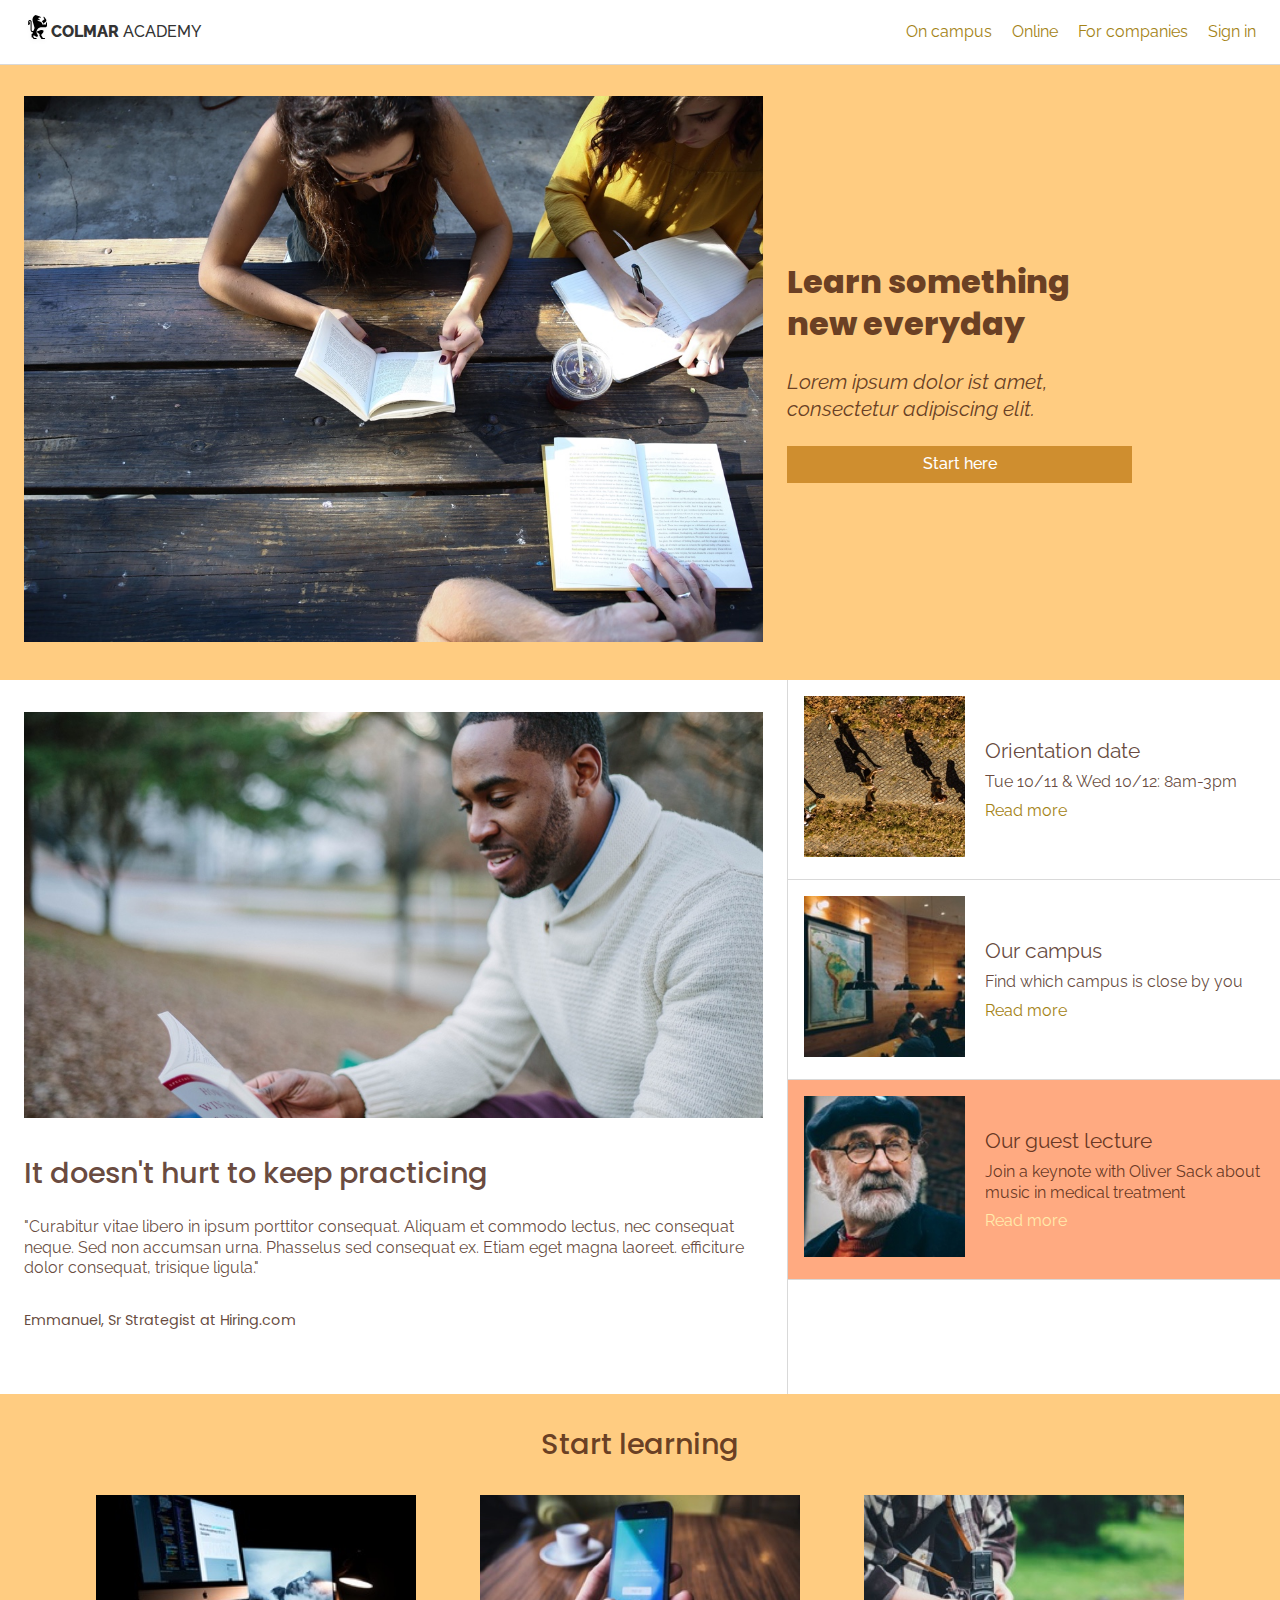
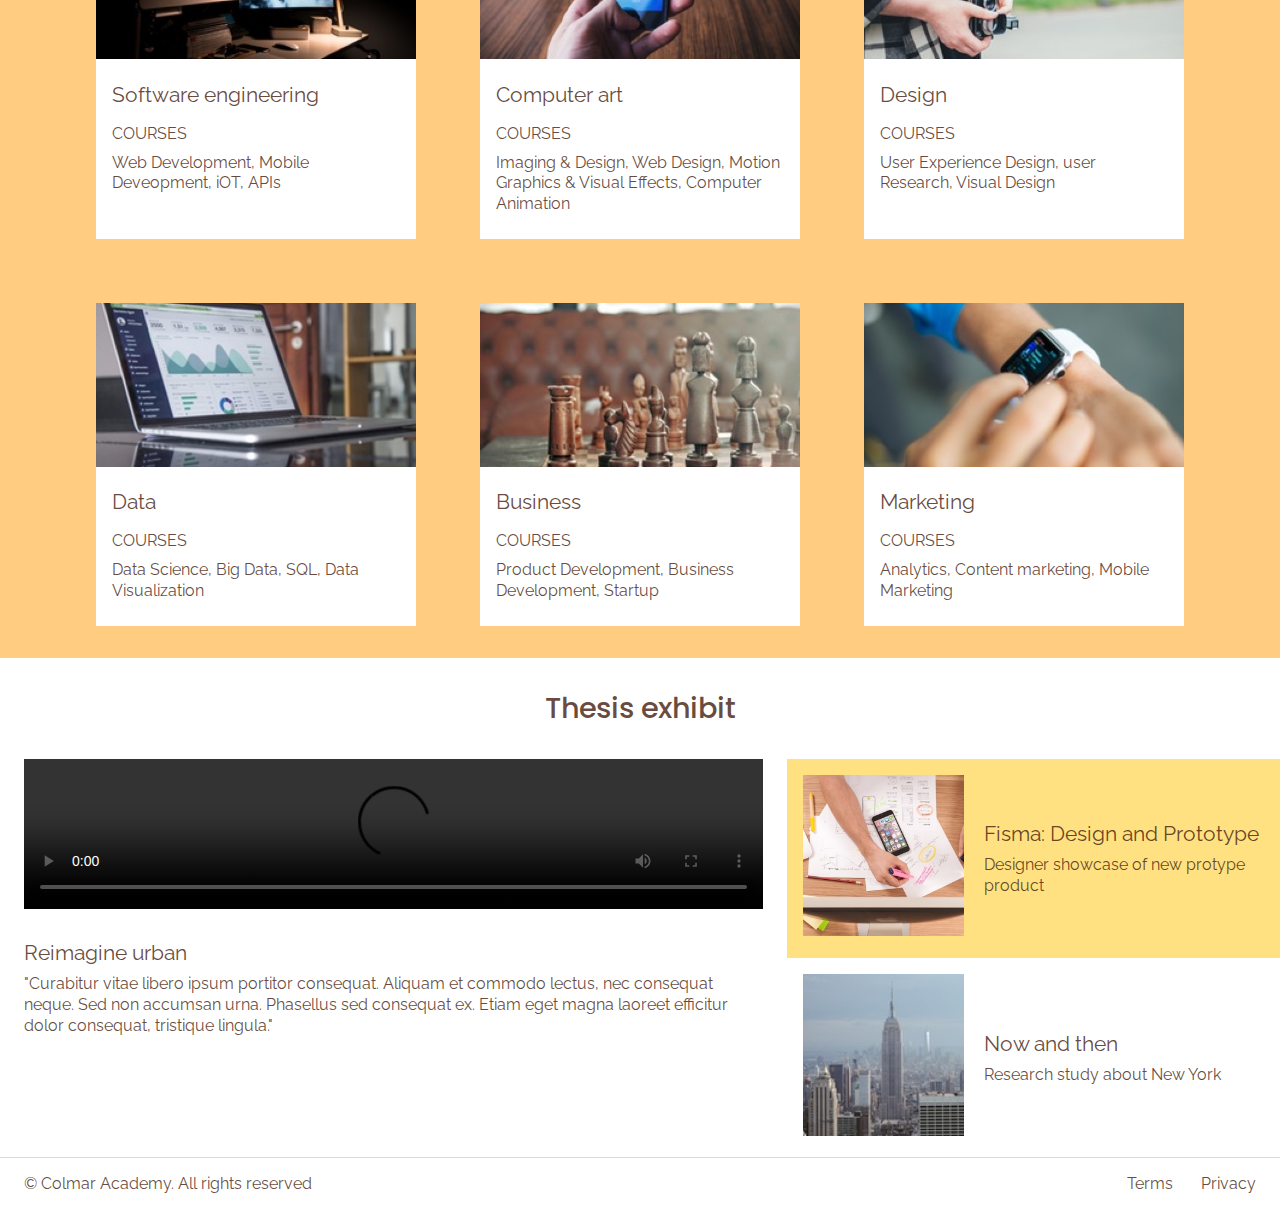
==== index.html @ 324a3d76 "Setting things up" ====
<!DOCTYPE html>
<html lang="en" dir="ltr">
  <head>
    <meta charset="utf-8">
    <title>Colmar Academy</title>
    <link href="./resources/css/reset.css" type="text/css" rel="stylesheet">
    <link href="./resources/css/style.css" type="text/css" rel="stylesheet">
  <link href="https://fonts.googleapis.com/css?family=Poppins:200,400,400i,500,800|Raleway:500,500i" rel="stylesheet">
  </head>
  <body>

    <!--beginning of header-->
    <header>
      <div class="headerlogo">
          <a href="#"><img src="./resources/images/ic-logo.svg" alt="Colmar Academy Lion Logo"></a>
          <p><span>COLMAR</span> ACADEMY</p>
      </div>
      <nav class="headernav">
        <ul class="desktopnav">
          <li><a href="#">On campus</a></li>
          <li><a href="#">Online</a></li>
          <li><a href='#'>For companies</a></li>
          <li><a href="#">Sign in</a></li>
        </ul>
        <ul class="mobilenav">
          <li><a href="#"><img src="./resources/images/ic-logo.svg"  alt="Colmar Academy Lion Logo"></a></li>
          <li><a href="#"><img src="./resources/images/ic-on-campus.svg" alt="desk icon"></a></li>
          <li><a href="#"><img src="./resources/images/ic-online.svg" alt="monitor icon"></a></li>
          <li><a href="#"><img src="./resources/images/ic-login.svg" alt="login icon"></a></li>
        </ul>
      </nav>
    </header>

    <!--beginning of the article-->
    <article>

      <!--beginning of banner-->
      <section class="container banner">
        <div class="learn main-image">
          <img src="./resources/images/banner.jpg" alt="looking down at people reading books on a picnic table">
        </div>
        <div class="main-right">
          <div class="banner-text">
            <h1>Learn something new everyday</h1>
            <h3>Lorem ipsum dolor ist amet, consectetur adipiscing elit.</h3>
            <div class="btn">
                <a href="#"><p>Start here</p></a>
            </div>
          </div>
        </div>
      </div>
    </section>

      <!--begining of readmore and articles section-->
      <section class="container borderbot">
        <div class="main-image practice">
          <img src="./resources/images/information-main.jpg" alt="man reading a book outside">
          <h2>It doesn't hurt to keep practicing</h2>
          <p>"Curabitur vitae libero in ipsum porttitor consequat. Aliquam et commodo lectus, nec consequat neque. Sed non accumsan urna. Phasselus sed consequat ex. Etiam eget magna laoreet. efficiture dolor consequat, trisique ligula."<p>
          <h4>Emmanuel, Sr Strategist at Hiring.com</h4>
        </div>
        <div class="main-right read-pane">
          <div class="read-nav">
            <div class="read-icon desktopimg">
              <img src="./resources/images/information-orientation.jpg" alt="shadows cast from people on dirt path">
            </div>
            <div class="read-icon mobileimg">
              <img src="./resources/images/information-orientation-mobile.jpg" alt="shadows cast from people on dirt path">
            </div>
            <div class="read-more">
              <h3>Orientation date</h3>
              <p>Tue 10/11 & Wed 10/12: 8am-3pm</p>
              <span><p><a href="#">Read more</a></p></span>
            </div>
          </div>
          <div class="read-nav">
            <div class="read-icon desktopimg">
              <img src="./resources/images/information-campus.jpg" alt="picture of room with map on the wall and students">
            </div>
            <div class="read-icon mobileimg">
              <img src="./resources/images/information-campus-mobile.jpg" alt="picture of room with map on the wall and students">
            </div>
            <div class="read-more">
              <h3>Our campus</h3>
              <p>Find which campus is close by you</p>
              <span><p><a href="#">Read more</a></p></span>
            </div>
          </div>
          <div class="read-nav">
            <div class="read-icon desktopimg">
              <img src="./resources/images/information-guest-lecture.jpg" alt="picture of room with map on the wall and students">
            </div>
            <div class="read-icon mobileimg">
              <img src="./resources/images/information-guest-lecture-mobile.jpg" alt="picture of room with map on the wall and students">
            </div>
            <div class="read-more">
              <h3>Our guest lecture</h3>
              <p>Join a keynote with Oliver Sack about music in medical treatment</p>
              <span><p><a href="#">Read more</a></p></span>
            </div>
          </div>
        </div>
      </section>

      <!--begining of start learning section-->
      <section class="container start-learning">
        <h2>Start learning</h2>
        <div class="tile-container">
          <div class="learning-tiles">
            <img src="./resources/images/course-software.jpg" alt "two monitor computer in darkness">
            <h3>Software engineering</h3>
            <p>COURSES</p>
            <p>Web Development, Mobile Deveopment, iOT, APIs</p>
          </div>
          <div class="learning-tiles">
            <img src="./resources/images/course-computer-art.jpg" alt "left hand holding smartphone over table">
            <h3>Computer art</h3>
            <p>COURSES</p>
            <p>Imaging &amp; Design, Web Design, Motion Graphics &amp; Visual Effects, Computer Animation</p>
          </div>
          <div class="learning-tiles">
            <img src="./resources/images/course-design.jpg" alt "hands holding a camera outside">
            <h3>Design</h3>
            <p>COURSES</p>
            <p>User Experience Design, user Research, Visual Design</p>
          </div>
          <div class="learning-tiles">
            <img src="./resources/images/course-data.jpg" alt "laptop open on table displaying charts">
            <h3>Data</h3>
            <p>COURSES</p>
            <p>Data Science, Big Data, SQL, Data Visualization</p>
          </div>
          <div class="learning-tiles">
            <img src="./resources/images/course-business.jpg" alt "wooden chess pieces">
            <h3>Business</h3>
            <p>COURSES</p>
            <p>Product Development, Business Development, Startup</p>
          </div>
          <div class="learning-tiles">
            <img src="./resources/images/course-marketing.jpg" alt "hand using smartwatch">
            <h3>Marketing</h3>
            <p>COURSES</p>
            <p>Analytics, Content marketing, Mobile Marketing</p>
          </div>
        </div>
      </section>

      <!--beginning of thesis section-->
      <section class="container thesis">
        <h2>Thesis exhibit</h2>
        <div class="thesis-container">
          <div class="main-image">
            <video controls>
              <source src="./resources/videos/thesis.mp4" type="video/mp4">
              Your browser does not support the video tag.
            </video>
            <h3>Reimagine urban</h3>
            <p>"Curabitur vitae libero ipsum portitor consequat. Aliquam et commodo lectus, nec consequat neque. Sed non accumsan urna. Phasellus sed consequat ex. Etiam eget magna laoreet efficitur dolor consequat, tristique lingula."</p>
          </div>
          <div class="main-right">
            <div class="thesis-nav">
              <div class="thesis-icon">
                <img src="./resources/images/thesis-fisma.jpg" alt="marking up papers with marker">
              </div>
              <div class="thesis-more">
                <h3>Fisma: Design and Prototype</h3>
                <span><p>Designer showcase of new protype product</p></span>
              </div>
            </div>
            <div class="thesis-nav">
              <div class="thesis-icon">
                <img src="./resources/images/thesis-now-and-then.jpg" alt="Empire State Building">
              </div>
              <div class="thesis-more">
                <h3>Now and then</h3>
                <span><p>Research study about New York</p></span>
              </div>
            </div>
          </div>
        </div>
      </section>

    </article>
    <!--end of article-->

    <footer>
      <div class="copyright">
        <p>&copy; Colmar Academy. All rights reserved</p>
      </div>
      <div class="terms">
        <p>Terms</p>
        <p>Privacy</p>
      </div>
    </footer>


  </body>
</html>
---- resources/css/style.css ----
body {
    line-height: 1.3;
    font-family: Raleway, sans-serif;
  }
  
  h1,
  h2,
  h4 {
    font-family: Poppins, sans-serif;
  }
  
  h2 {
    font-weight: 500;
    font-size: 1.8rem;
  }
  
  h3 {
    font-weight: 400;
    font-size: 1.3rem;
  }
  
  a {
    text-decoration: none;
    color: RGB(164, 131, 22)
  }
  
  article {
    margin: 0px;
  }
  
  @media only screen and (max-width: 640px) {
    body {
      font-size: 1.3rem;
    }
  }
  /*--stand in colors and styles --*/
  .banner,
  .start-learning {
    background-color: RGB(255, 204, 129);
  }
  
  body {
    color: RGBA(66, 25, 11, .8);
  }
  
  /*== header styles==*/
  header {
    position: fixed;
    width:100%;
    display: inline-flex;
    justify-content: space-between;
    align-items: center;
    height: 64px;
    background-color: white;
    z-index: 2;
    border-bottom: 1px solid #d9d9d9;
  }
  
  .headerlogo {
    height: 32px;
    display: inline-flex;
    align-items: center;
    margin-left: 24px;
    color: #333333;
  }
  
  .headerlogo p{
    font-weight: 500;
  }
  
  .headerlogo span {
    font-weight: 800;
  }
  
  .headernav {
    display: flex;
    align-items: center;
    height: 32px;
    margin-right: 24px;
  }
  
  .headerlogo img,
  .headerlogo p {
    display: inline;
  }
  
  .headernav ul {
  }
  
  .headernav li {
    padding-left: 16px;
    display: inline;
  }
  
  .mobilenav {
    display: none;
  }
  
  @media only screen and (max-width: 640px) {
    .headerlogo {
      display: none;
    }
    .desktopnav {
      display: none;
    }
    .headernav {
      width: 100%;
    }
    .mobilenav {
      display: inline-block;
      width: 100%;
      display: flex;
      justify-content: space-between;
      align-items: center;
      height: 64px;
    }
    .mobilenav img {
      margin: 0px;
      height: 40px;
    }
  }
  
  
  /*==main article styles ==*/
  
  .container {
    display: inline-flex;
    align-content: center;
  }
  
  .main-right {
    display: flex;
    width: 40%;
    margin-left: 24px;
    flex-direction: column;
    align-items: flex-start;
    justify-content: center;
  }
  
  .main-image {
    width: 60%;
    margin: 32px 0 32px 24px;
  }
  
  .learn img,
  .practice img{
    width: 100%;
    height: auto;
  }
  
  @media only screen and (max-width: 640px) {
    .container {
      display: block;
    }
    .main-image,
    .main-right {
      width: 100%;
      margin: 0px;
    }
  }
  
  
  
  /*-- banner article styles --*/
  .banner {
      padding-top: 64px;
      width: 100%;
  }
  
  .banner-text {
    display: flex;
    flex-direction: column;
    align-items: flex-start;
    justify-content: center;
    width: 70%;
  }
  
  .banner h1{
    font-weight: 800;
    font-size: 2rem;
  }
  
  .banner h3 {
    font-style: italic;
  }
  
  .banner-text h1,
  .banner-text h3,
  .btn {
    margin: 12px 0px;
  }
  
  .btn {
    background-color: RGB(207, 142, 47);
    transition: background-color .2s linear .1s;
    width: 100%;
    display: block;
    text-align: center;
    color: white;
  }
  
  
  .btn p {
    padding: 8px;
    font-weight: 500;
    color: white;
  }
  
  .btn:hover {
    background-color: RGB(162, 183, 47);
    color: brown;
  }
  
  .btn p:hover {
    color: RGB(247, 247, 247);
  }
  
  @media only screen and (max-width: 640px) {
    .banner-text {
      margin: 32px 16px;
      width: 90%;
    }
    .banner {
      background-color:  RGB(255, 204, 129);
    }
    .banner h1{
      font-size: 3rem;
    }
    .banner h3 {
      font-size: 2rem;
    }
    .btn p {
      font-size: 1.6rem;
    }
  }
  /*-- readmore article styles --*/
  .practice h2 {
    padding: 32px 0px 24px;
    margin: 0;
  }
  
  .practice p {
    margin: 0;
  }
  
  .practice h4 {
    margin: 32px 0;
    font-size: .9rem;
  }
  
  .read-pane {
    justify-content: flex-start;
    border-left: 1px solid #d9d9d9;
  }
  
  .read-nav {
    display: inline-flex;
    width: 100%;
    border-bottom: 1px solid #d9d9d9;
    transition: border-left .1s ease-in .2s;
  }
  
  .read-nav:hover {
    border-left: 3px outset #d9d9d9;
  }
  
  .read-nav:nth-child(3n) {
    background-color: RGB(255, 170, 129);
  }
  
  .read-nav:nth-child(3n) a {
    color: RGB(255, 235, 172);
  }
  
  .read-icon {
    width:35%;
    margin: 16px;
  }
  
  .mobileimg {
    display: none;
  }
  
  .read-icon img{
    width: 100%;
    height: auto;
  }
  
  .read-more {
    display: flex;
    flex-direction: column;
    width: 65%;
    align-items: flex-start;
    justify-content: center;
  }
  
  .read-more h3,
  .read-more p {
    margin: 4px;
  }
  
  @media only screen and (max-width: 640px) {
    .borderbot {
      border-bottom: 1px solid #d9d9d9;
    }
    .practice {
      display: none;
    }
    .read-pane {
      border-left: none;
      margin: 16px;
      width: 90%;
    }
    .read-nav {
      flex-direction: column;
      border-bottom: none;
    }
    .desktopimg {
      display: none;
    }
    .mobileimg {
      display: block;
      margin: 0px;
      width: 100%;
    }
    .mobileimg img {
      width: 100%;
      height: auto;
    }
    .read-more {
      width: 80%;
      margin:32px 0px;
    }
    .read-more h3,
    .read-more p {
      margin-left: 16px;
    }
    .read-nav:nth-child(3n) {
      background-color: white;
    }
    .read-nav:nth-child(3n) a {
      color: RGB(164, 131, 22);
    }
    .read-nav:hover {
      border-left: none;
    }
  }
  /*-- start learning styles --*/
  .start-learning {
    display: block;
  }
  
  .start-learning h2 {
    display: block;
    width: 100%;
    text-align: center;
    margin: 0px 0px;
    padding-top: 32px;
  }
  
  .tile-container {
    display: flex;
    width: 100%;
    flex-wrap: wrap;
    justify-content: center;
  }
  
  .learning-tiles {
    width: 25%;
    margin: 32px;
    background-color: white;
    padding-bottom: 16px;
  }
  
  .learning-tiles img {
    width: 100%;
    height: auto;
  }
  
  .learning-tiles h3 {
    margin: 16px;
  }
  
  .learning-tiles p {
    margin: 8px 16px;
  }
  
  @media only screen and (max-width: 950px) {
    .learning-tiles {
      width: 35%;
    }
  }
  
  @media only screen and (max-width: 640px) {
    .start-learning {
      background-color: white;
      border-bottom: 1px solid #d9d9d9;
      padding-bottom: 32px;
    }
    .start-learning h2 {
      padding-bottom: 16px;
    }
    .tile-container {
      flex-wrap: nowrap;
      flex-direction: column;
    }
    .tile-container img,
    .tile-container p {
      display: none;
    }
    .learning-tiles {
      width: 90%;
      margin: 8px 16px;
      background-color: white;
      padding-bottom: 0px;
    }
    .learning-tiles h3 {
      padding: 24px 16px;
      margin: 0;
      background-color:  RGB(255, 204, 129);
    }
  }
  
  
  /*-- Thesis section styles--*/
  .thesis {
    display: block;
  }
  
  .thesis h2 {
    display: block;
    width: 100%;
    text-align: center;
    margin: 0px 0px;
    padding: 32px 0px;
  }
  
  .thesis-container {
    display: flex;
  }
  
  .thesis-container .main-image {
    margin-top: 0px;
  }
  
  .main-image video {
    width: 100%;
    height: auto;
  }
  
  .thesis h3 {
    margin: 24px 0px 8px;
  }
  
  .thesis .main-image p {
    margin: 0;
  }
  
  .thesis .main-right {
    display: flex;
    justify-content: flex-start;
  }
  
  .thesis-nav {
    display: inline-flex;
    width: 100%;
  }
  
  .thesis-nav:first-child {
    background-color: RGB(255, 225, 129);
  }
  
  .thesis-icon {
    width:35%;
    margin: 16px;
  }
  
  .thesis-icon img{
    width: 100%;
    height: auto;
  }
  
  .thesis-more {
    display: flex;
    flex-direction: column;
    width: 65%;
    align-items: flex-start;
    justify-content: center;
  }
  
  .thesis-more h3,
  .thesis-more p {
    margin: 4px;
  }
  
  @media only screen and (max-width: 640px) {
    .thesis-container .main-image h3,
    .thesis-container .main-image p,
    .thesis-container .main-right {
      display: none;
    }
  }
  
  /*== footer styles ==*/
  footer {
    display: flex;
    justify-content: space-between;
    border-top: 1px solid #d9d9d9;
    align-items: center;
  }
  
  .copyright {
    margin: 16px 24px;
  }
  
  .terms p {
    display: inline-block;
    margin-right: 24px;
  }
  
  @media only screen and (max-width: 640px) {
    .terms {
      display: none;
    }
  }
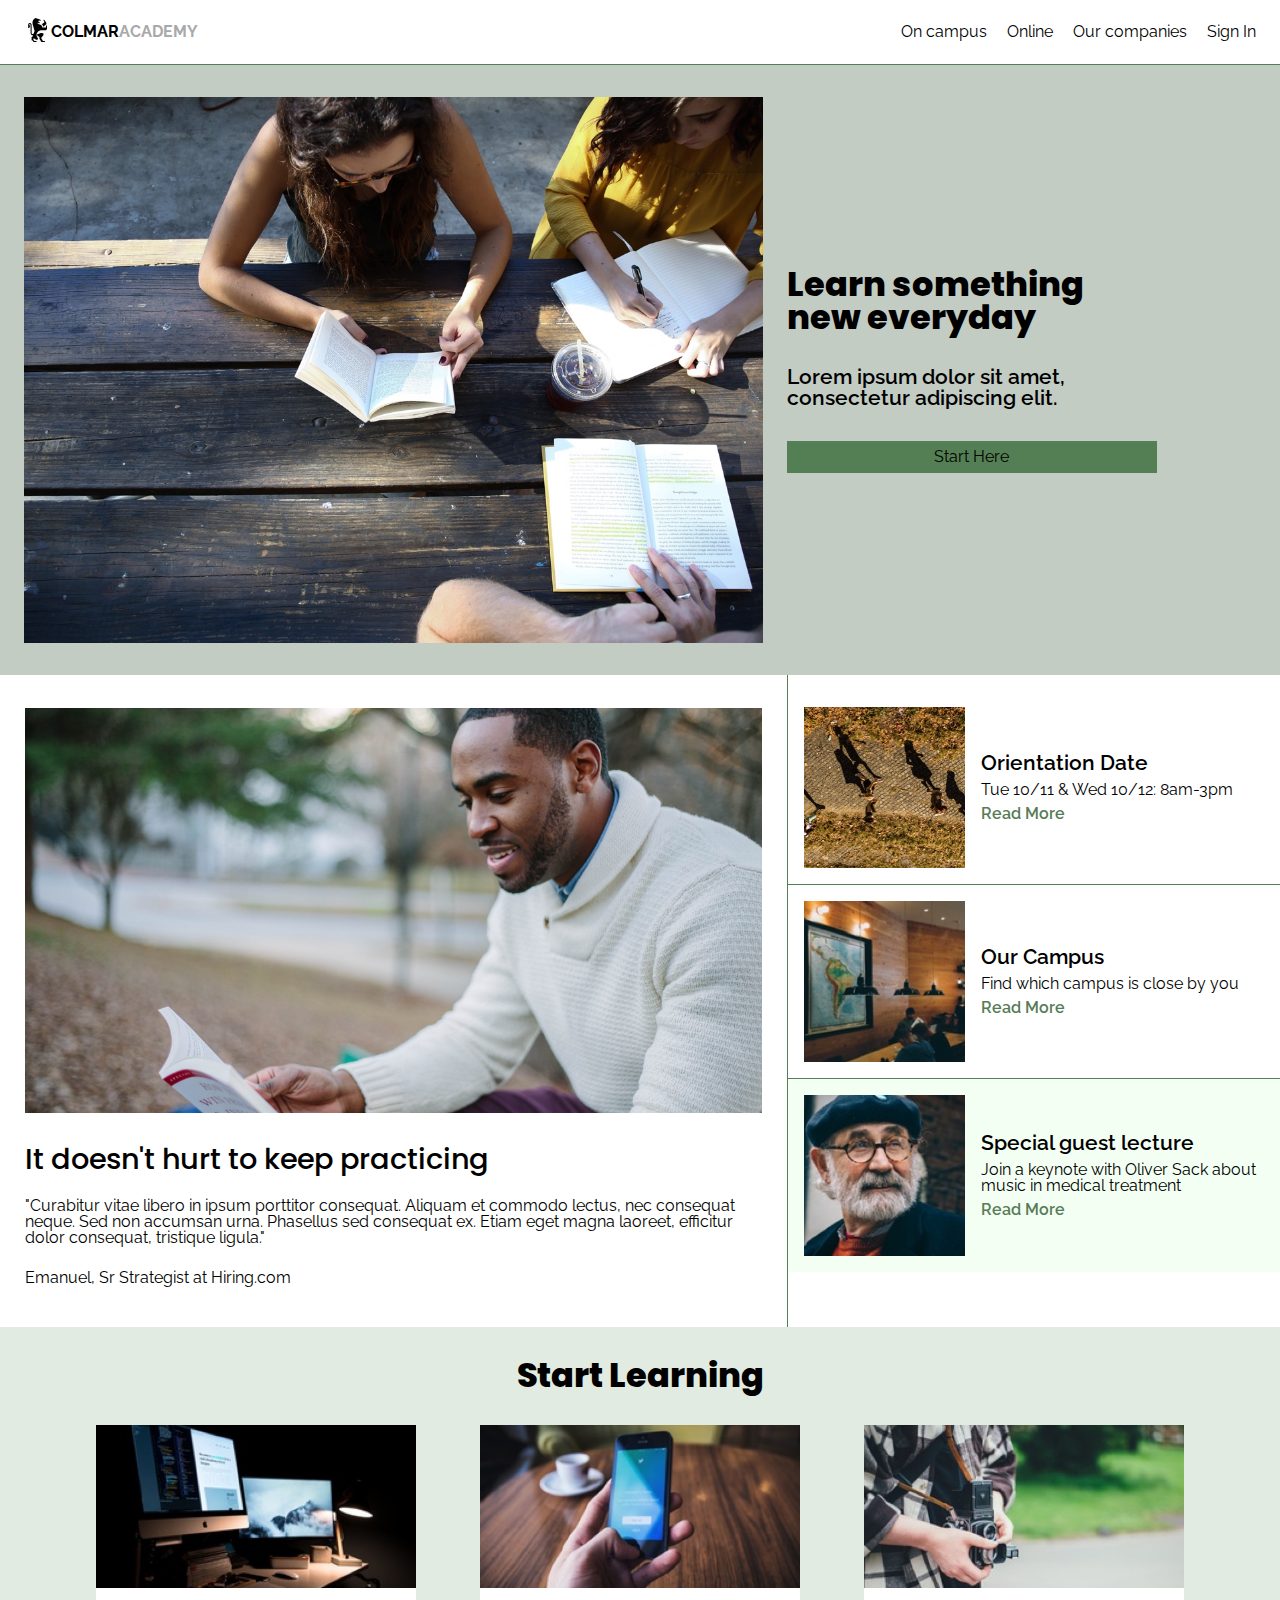
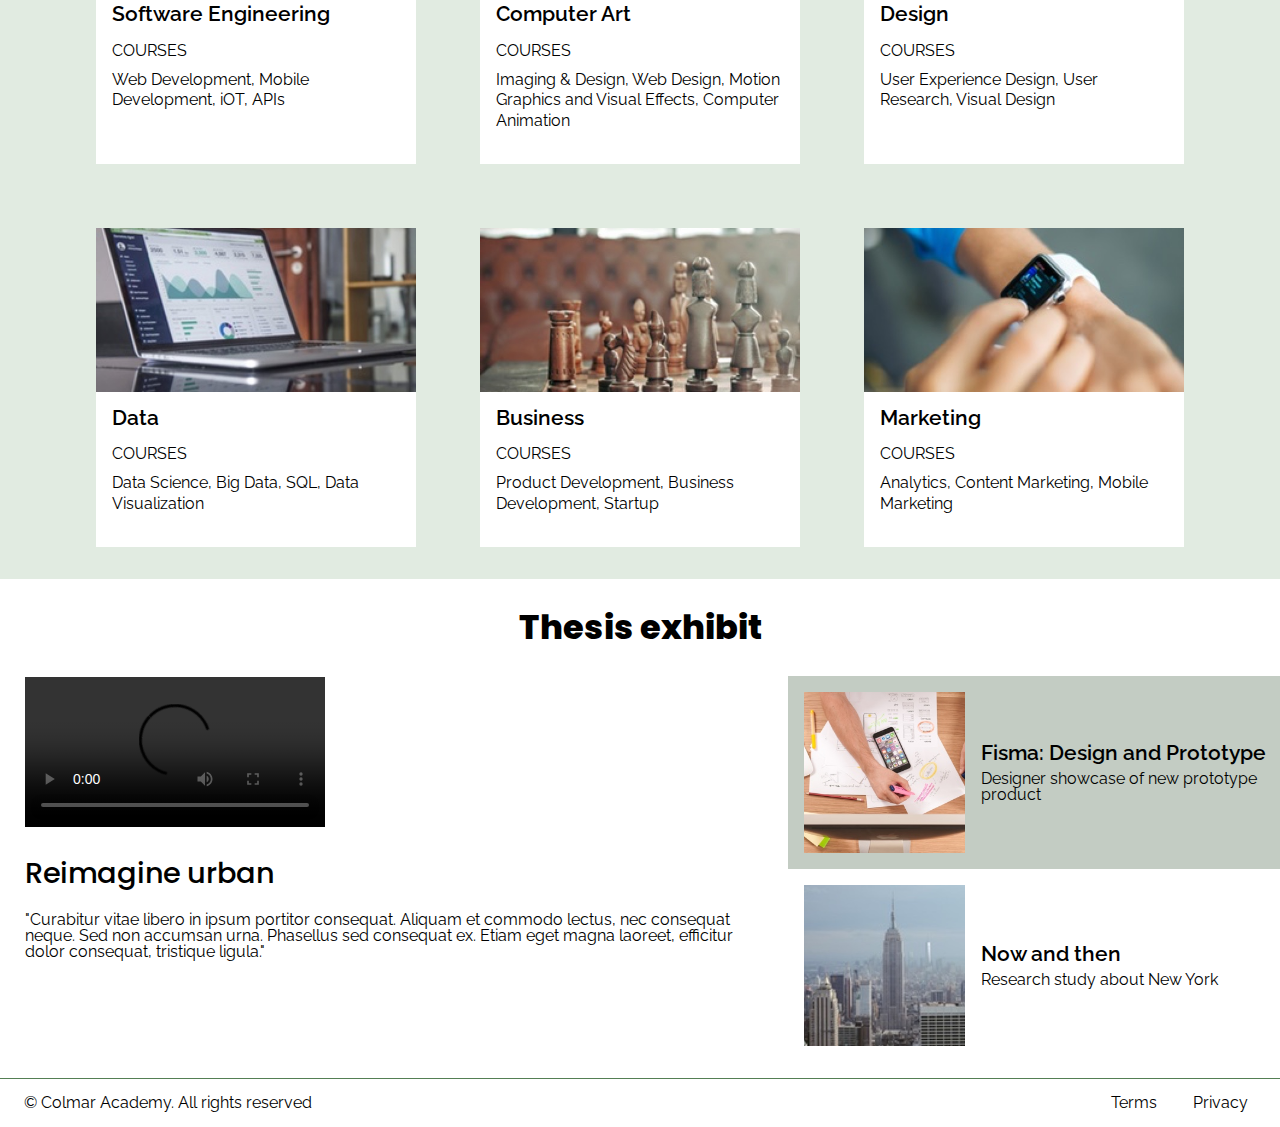
==== commit f824f759: "Final work" ====
--- a/index.html
+++ b/index.html
@@ -1,198 +1,253 @@
-<!DOCTYPE html>
 <html lang="en" dir="ltr">
   <head>
     <meta charset="utf-8">
     <title>Colmar Academy</title>
     <link href="./resources/css/reset.css" type="text/css" rel="stylesheet">
     <link href="./resources/css/style.css" type="text/css" rel="stylesheet">
-  <link href="https://fonts.googleapis.com/css?family=Poppins:200,400,400i,500,800|Raleway:500,500i" rel="stylesheet">
+    <link href="https://fonts.googleapis.com/css?family=Poppins:200,400,400i,500,800|Raleway:500,500i" rel="stylesheet">
   </head>
   <body>
 
-    <!--beginning of header-->
+    <!-- Our navigation -->
     <header>
-      <div class="headerlogo">
-          <a href="#"><img src="./resources/images/ic-logo.svg" alt="Colmar Academy Lion Logo"></a>
-          <p><span>COLMAR</span> ACADEMY</p>
-      </div>
-      <nav class="headernav">
-        <ul class="desktopnav">
-          <li><a href="#">On campus</a></li>
-          <li><a href="#">Online</a></li>
-          <li><a href='#'>For companies</a></li>
-          <li><a href="#">Sign in</a></li>
-        </ul>
-        <ul class="mobilenav">
-          <li><a href="#"><img src="./resources/images/ic-logo.svg"  alt="Colmar Academy Lion Logo"></a></li>
-          <li><a href="#"><img src="./resources/images/ic-on-campus.svg" alt="desk icon"></a></li>
-          <li><a href="#"><img src="./resources/images/ic-online.svg" alt="monitor icon"></a></li>
-          <li><a href="#"><img src="./resources/images/ic-login.svg" alt="login icon"></a></li>
-        </ul>
-      </nav>
+        <div class="header_logo">
+            <img src="./resources/images/ic-logo.svg" alt="logo">
+            <p>COLMAR<span class="academy">ACADEMY<span></p>
+        </div>
+        <nav>
+            <!-- Desktop navigation -->
+            <ul class="desktop_nav">
+                <li><a href="#">On campus</a></li>
+                <li><a href="#">Online</a></li>
+                <li><a href="#">Our companies</a></li>
+                <li><a href="#">Sign In</a></li>
+            </ul>
+            <!-- Mobile navigation -->
+            <ul class="mobile_nav">
+                <li><a href="#"><img src="./resources/images/ic-logo.svg"  alt="Colmar Academy Lion Logo"></a></li>
+                <li><a href="#"><img src="./resources/images/ic-on-campus.svg" alt="desk icon"></a></li>
+                <li><a href="#"><img src="./resources/images/ic-online.svg" alt="monitor icon"></a></li>
+                <li><a href="#"><img src="./resources/images/ic-login.svg" alt="login icon"></a></li>
+            </ul>
+        </nav>
     </header>
 
-    <!--beginning of the article-->
-    <article>
-
-      <!--beginning of banner-->
-      <section class="container banner">
-        <div class="learn main-image">
-          <img src="./resources/images/banner.jpg" alt="looking down at people reading books on a picnic table">
-        </div>
-        <div class="main-right">
-          <div class="banner-text">
-            <h1>Learn something new everyday</h1>
-            <h3>Lorem ipsum dolor ist amet, consectetur adipiscing elit.</h3>
-            <div class="btn">
-                <a href="#"><p>Start here</p></a>
-            </div>
-          </div>
-        </div>
-      </div>
-    </section>
-
-      <!--begining of readmore and articles section-->
-      <section class="container borderbot">
-        <div class="main-image practice">
-          <img src="./resources/images/information-main.jpg" alt="man reading a book outside">
-          <h2>It doesn't hurt to keep practicing</h2>
-          <p>"Curabitur vitae libero in ipsum porttitor consequat. Aliquam et commodo lectus, nec consequat neque. Sed non accumsan urna. Phasselus sed consequat ex. Etiam eget magna laoreet. efficiture dolor consequat, trisique ligula."<p>
-          <h4>Emmanuel, Sr Strategist at Hiring.com</h4>
-        </div>
-        <div class="main-right read-pane">
-          <div class="read-nav">
-            <div class="read-icon desktopimg">
-              <img src="./resources/images/information-orientation.jpg" alt="shadows cast from people on dirt path">
-            </div>
-            <div class="read-icon mobileimg">
-              <img src="./resources/images/information-orientation-mobile.jpg" alt="shadows cast from people on dirt path">
-            </div>
-            <div class="read-more">
-              <h3>Orientation date</h3>
-              <p>Tue 10/11 & Wed 10/12: 8am-3pm</p>
-              <span><p><a href="#">Read more</a></p></span>
-            </div>
-          </div>
-          <div class="read-nav">
-            <div class="read-icon desktopimg">
-              <img src="./resources/images/information-campus.jpg" alt="picture of room with map on the wall and students">
-            </div>
-            <div class="read-icon mobileimg">
-              <img src="./resources/images/information-campus-mobile.jpg" alt="picture of room with map on the wall and students">
-            </div>
-            <div class="read-more">
-              <h3>Our campus</h3>
-              <p>Find which campus is close by you</p>
-              <span><p><a href="#">Read more</a></p></span>
-            </div>
-          </div>
-          <div class="read-nav">
-            <div class="read-icon desktopimg">
-              <img src="./resources/images/information-guest-lecture.jpg" alt="picture of room with map on the wall and students">
-            </div>
-            <div class="read-icon mobileimg">
-              <img src="./resources/images/information-guest-lecture-mobile.jpg" alt="picture of room with map on the wall and students">
-            </div>
-            <div class="read-more">
-              <h3>Our guest lecture</h3>
-              <p>Join a keynote with Oliver Sack about music in medical treatment</p>
-              <span><p><a href="#">Read more</a></p></span>
-            </div>
-          </div>
-        </div>
-      </section>
-
-      <!--begining of start learning section-->
-      <section class="container start-learning">
-        <h2>Start learning</h2>
-        <div class="tile-container">
-          <div class="learning-tiles">
-            <img src="./resources/images/course-software.jpg" alt "two monitor computer in darkness">
-            <h3>Software engineering</h3>
-            <p>COURSES</p>
-            <p>Web Development, Mobile Deveopment, iOT, APIs</p>
-          </div>
-          <div class="learning-tiles">
-            <img src="./resources/images/course-computer-art.jpg" alt "left hand holding smartphone over table">
-            <h3>Computer art</h3>
-            <p>COURSES</p>
-            <p>Imaging &amp; Design, Web Design, Motion Graphics &amp; Visual Effects, Computer Animation</p>
-          </div>
-          <div class="learning-tiles">
-            <img src="./resources/images/course-design.jpg" alt "hands holding a camera outside">
-            <h3>Design</h3>
-            <p>COURSES</p>
-            <p>User Experience Design, user Research, Visual Design</p>
-          </div>
-          <div class="learning-tiles">
-            <img src="./resources/images/course-data.jpg" alt "laptop open on table displaying charts">
-            <h3>Data</h3>
-            <p>COURSES</p>
-            <p>Data Science, Big Data, SQL, Data Visualization</p>
-          </div>
-          <div class="learning-tiles">
-            <img src="./resources/images/course-business.jpg" alt "wooden chess pieces">
-            <h3>Business</h3>
-            <p>COURSES</p>
-            <p>Product Development, Business Development, Startup</p>
-          </div>
-          <div class="learning-tiles">
-            <img src="./resources/images/course-marketing.jpg" alt "hand using smartwatch">
-            <h3>Marketing</h3>
-            <p>COURSES</p>
-            <p>Analytics, Content marketing, Mobile Marketing</p>
-          </div>
-        </div>
-      </section>
-
-      <!--beginning of thesis section-->
-      <section class="container thesis">
-        <h2>Thesis exhibit</h2>
-        <div class="thesis-container">
-          <div class="main-image">
-            <video controls>
-              <source src="./resources/videos/thesis.mp4" type="video/mp4">
-              Your browser does not support the video tag.
-            </video>
-            <h3>Reimagine urban</h3>
-            <p>"Curabitur vitae libero ipsum portitor consequat. Aliquam et commodo lectus, nec consequat neque. Sed non accumsan urna. Phasellus sed consequat ex. Etiam eget magna laoreet efficitur dolor consequat, tristique lingula."</p>
-          </div>
-          <div class="main-right">
-            <div class="thesis-nav">
-              <div class="thesis-icon">
-                <img src="./resources/images/thesis-fisma.jpg" alt="marking up papers with marker">
-              </div>
-              <div class="thesis-more">
-                <h3>Fisma: Design and Prototype</h3>
-                <span><p>Designer showcase of new protype product</p></span>
-              </div>
-            </div>
-            <div class="thesis-nav">
-              <div class="thesis-icon">
-                <img src="./resources/images/thesis-now-and-then.jpg" alt="Empire State Building">
-              </div>
-              <div class="thesis-more">
-                <h3>Now and then</h3>
-                <span><p>Research study about New York</p></span>
-              </div>
-            </div>
-          </div>
-        </div>
-      </section>
-
-    </article>
-    <!--end of article-->
-
+    <!-- Feature Banner -->
+    <div class="banner">
+        <div class="banner_image">
+            <img src="./resources/images/banner.jpg" alt="People Studing">
+        </div>
+        <div class="container_right">
+            <div class="banner_message_content">
+                <h1>Learn something new everyday</h1>
+                <h3>Lorem ipsum dolor sit amet, consectetur adipiscing elit.</h3>
+                <div class="message_button">Start Here</div>
+            </div>
+        </div>
+    </div>
+
+    <!-- Info Section -->
+    <div class="about">
+        <div class="feature">
+            <div class="feature_image">
+                <img src="./resources/images/information-main.jpg" alt="Reading in the park">
+            </div>
+            <div class="feature_text">
+                <h2>It doesn't hurt to keep practicing</h2>
+                <p>"Curabitur vitae libero in ipsum porttitor consequat.  Aliquam et commodo lectus, nec consequat neque.  Sed non accumsan urna.  Phasellus sed consequat ex.  Etiam eget magna laoreet, efficitur dolor consequat, tristique ligula."
+                <p>Emanuel, Sr Strategist at Hiring.com</p>
+                </p>
+            </div>
+        </div>
+        <div class="articles articles_border_left container_right">
+            <div class="article info">
+                <!-- Desktop image -->
+                <div class="article_image">
+                    <img src="./resources/images/information-orientation.jpg" alt="Students Walking">
+                </div>
+                <!-- Mobile image -->
+                <div class="article_image_mobile">
+                    <img src="./resources/images/information-orientation-mobile.jpg" alt="Students Walking">
+                </div>
+                <div class="article_summary">
+                    <h3>Orientation Date</h3>
+                    Tue 10/11 & Wed 10/12: 8am-3pm
+                    <span class="more"><a href="#">Read More</a></span>
+                </div>
+            </div>
+            <div class="article info">
+                <!-- Desktop image -->
+                <div class="article_image">
+                    <img src="./resources/images/information-campus.jpg" alt="Campus Picture">
+                </div>
+                <!-- Mobile image -->
+                <div class="article_image_mobile">
+                        <img src="./resources/images/information-campus-mobile.jpg" alt="Campus Picture">
+                    </div>
+                <div class="article_summary">
+                    <h3>Our Campus</h3>
+                    Find which campus is close by you
+                    <span class="more"><a href="#">Read More</a></span>
+                </div>
+            </div>
+            <div class="article info">
+                <!-- Desktop image -->
+                <div class="article_image">
+                    <img src="./resources/images/information-guest-lecture.jpg" alt="Man with glasses">
+                </div>
+                <!-- Mobile image -->
+                <div class="article_image_mobile">
+                        <img src="./resources/images/information-guest-lecture-mobile.jpg" alt="Man with glasses">
+                    </div>
+                <div class="article_summary">
+                    <h3>Special guest lecture</h3>
+                    Join a keynote with Oliver Sack about music in medical treatment
+                    <span class="more"><a href="#">Read More</a></span>
+                </div>
+            </div>
+        </div>
+    </div>
+
+    <!-- Subjects -->
+    <div class="learn">
+        <h1>Start Learning</h1>
+        <div class="courses">
+            <div class="course">
+                <div class="course_image">
+                    <img src="./resources/images/course-software.jpg" alt="Computer">
+                </div>
+                <div class="course_description">
+                    <h3>Software Engineering</h3>
+                    <p>COURSES</p>
+                    <p>Web Development, Mobile Development, iOT, APIs</p>
+                </div>
+                <!-- Mobile button -->
+                <div class="course_description_mobile">
+                    <h3>Software Engineering</h3>
+                </div>
+            </div>
+            <div class="course">
+                <div class="course_image">
+                    <img src="./resources/images/course-computer-art.jpg" alt="Picture of a Phone">
+                </div>
+                <div class="course_description">
+                    <h3>Computer Art</h3>
+                    <p>COURSES</p>
+                    <p>Imaging & Design, Web Design, Motion Graphics and Visual Effects, Computer Animation</p>
+                </div>
+                <!-- Mobile button -->
+                <div class="course_description_mobile">
+                    <h3>Computer Art</h3>
+                </div>
+            </div>
+            <div class="course">
+                <div class="course_image">
+                    <img src="./resources/images/course-design.jpg" alt="Picture of a Camera">
+                </div>
+                <div class="course_description">
+                    <h3>Design</h3>
+                    <p>COURSES</p>
+                    <p>User Experience Design, User Research, Visual Design</p>
+                </div>
+                <!-- Mobile button -->
+                <div class="course_description_mobile">
+                    <h3>Design</h3>
+                </div>
+            </div>
+            <div class="course">
+                <div class="course_image">
+                    <img src="./resources/images/course-data.jpg" alt="Picture of a Laptop">
+                </div>
+                <div class="course_description">
+                    <h3>Data</h3>
+                    <p>COURSES</p>
+                    <p>Data Science, Big Data, SQL, Data Visualization</p>
+                </div>
+                <!-- Mobile button -->
+                <div class="course_description_mobile">
+                    <h3>Data</h3>
+                </div>
+            </div>
+            <div class="course">
+                <div class="course_image">
+                    <img src="./resources/images/course-business.jpg" alt="Picture of a Chessboard">
+                </div>
+                <div class="course_description">
+                    <h3>Business</h3>
+                    <p>COURSES</p>
+                    <p>Product Development, Business Development, Startup</p>
+                </div>
+                <!-- Mobile button -->
+                <div class="course_description_mobile">
+                    <h3>Business</h3>
+                </div>
+            </div>
+            <div class="course">
+                <div class="course_image">
+                    <img src="./resources/images/course-marketing.jpg" alt="Picture of a Apple Watch">
+                </div>
+                <div class="course_description">
+                    <h3>Marketing</h3>
+                    <p>COURSES</p>
+                    <p>Analytics, Content Marketing, Mobile Marketing</p>
+                </div>
+                <!-- Mobile button -->
+                <div class="course_description_mobile">
+                    <h3>Marketing</h3>
+                </div>
+            </div>
+        </div>
+    </div>
+
+    <!-- Thesis -->
+    <div class="thesis">
+        <h1>Thesis exhibit</h1>
+        <div class="about">
+            <div class="feature">
+                <div class="feature_image">
+                    <video controls>
+                        <source src="./resources/videos/thesis.mp4" type="video/mp4">
+                        Your browser does not support the video tag.
+                    </video>
+                </div>
+                <div class="feature_text">
+                    <h2>Reimagine urban</h2>
+                    <p>"Curabitur vitae libero in ipsum portitor consequat.  Aliquam et commodo lectus, nec consequat neque.  Sed non accumsan urna.  Phasellus sed consequat ex.  Etiam eget magna laoreet, efficitur dolor consequat, tristique ligula."
+                    </p>
+                </div>
+            </div>
+            <div class="articles container_right">
+                <div class="article">
+                    <div class="article_image">
+                        <img src="./resources/images/thesis-fisma.jpg" alt="Highlighting">
+                    </div>
+                    <div class="article_summary">
+                        <h3>Fisma: Design and Prototype</h3>
+                        Designer showcase of new prototype product
+                    </div>
+                </div>
+                <div class="article">
+                    <div class="article_image">
+                        <img src="./resources/images/thesis-now-and-then.jpg" alt="Tall building">
+                    </div>
+                    <div class="article_summary">
+                        <h3>Now and then</h3>
+                        Research study about New York
+                    </div>
+                </div>
+            </div>
+        </div>
+    </div>
+
+    <!-- Footer --> 
     <footer>
-      <div class="copyright">
-        <p>&copy; Colmar Academy. All rights reserved</p>
-      </div>
-      <div class="terms">
-        <p>Terms</p>
-        <p>Privacy</p>
-      </div>
+        <div class="copyright">
+            <p>&copy; Colmar Academy. All rights reserved</p>
+        </div>
+        <div class="terms">
+            <p>Terms</p>
+            <p>Privacy</p>
+        </div>
     </footer>
-
-
   </body>
 </html>--- a/resources/css/style.css
+++ b/resources/css/style.css
@@ -1,112 +1,89 @@
-body {
-    line-height: 1.3;
-    font-family: Raleway, sans-serif;
-  }
-  
-  h1,
-  h2,
-  h4 {
+/*******Global Styles*******/
+html {
+    font-family: 'Raleway', sans-serif;
+    font-size: 16px;
+    color: black;
+}
+
+@media only screen and (max-width: 640px) {
+    body {
+      font-size: 1.2rem;
+    }
+  }
+
+h1,
+h2,
+h4 {
     font-family: Poppins, sans-serif;
-  }
-  
-  h2 {
+}
+
+h1 {
+    font-size: 2.1rem;
+    font-weight: 800;
+}
+
+h2 {
     font-weight: 500;
     font-size: 1.8rem;
-  }
-  
-  h3 {
-    font-weight: 400;
+}
+
+h3 {
+    font-weight: 600;
     font-size: 1.3rem;
-  }
-  
-  a {
+}
+
+header {
+    display: flex;
+    background-color: white;
+    height: 4rem;
+    align-items: center;
+    border-bottom: .1rem solid rgb(84, 127, 84);
+    justify-content: space-between;
+    padding: 0 1.5rem;
+}
+
+img, video {
+    height: auto;
+    max-width: 100%;
+}
+
+/*******Navigation Styles*******/
+.header_logo {
+    display: inline-flex;
+    height: 2rem;
+    align-items: center;
+    font-weight: bold;
+}
+
+.academy {
+    color: darkgray;
+}
+
+nav li {
+    display: inline-flex;
+    padding-left: 1rem; 
+}
+
+nav li a {
     text-decoration: none;
-    color: RGB(164, 131, 22)
-  }
-  
-  article {
-    margin: 0px;
-  }
-  
-  @media only screen and (max-width: 640px) {
-    body {
-      font-size: 1.3rem;
-    }
-  }
-  /*--stand in colors and styles --*/
-  .banner,
-  .start-learning {
-    background-color: RGB(255, 204, 129);
-  }
-  
-  body {
-    color: RGBA(66, 25, 11, .8);
-  }
-  
-  /*== header styles==*/
-  header {
-    position: fixed;
-    width:100%;
-    display: inline-flex;
-    justify-content: space-between;
-    align-items: center;
-    height: 64px;
-    background-color: white;
-    z-index: 2;
-    border-bottom: 1px solid #d9d9d9;
-  }
-  
-  .headerlogo {
-    height: 32px;
-    display: inline-flex;
-    align-items: center;
-    margin-left: 24px;
-    color: #333333;
-  }
-  
-  .headerlogo p{
-    font-weight: 500;
-  }
-  
-  .headerlogo span {
-    font-weight: 800;
-  }
-  
-  .headernav {
-    display: flex;
-    align-items: center;
-    height: 32px;
-    margin-right: 24px;
-  }
-  
-  .headerlogo img,
-  .headerlogo p {
-    display: inline;
-  }
-  
-  .headernav ul {
-  }
-  
-  .headernav li {
-    padding-left: 16px;
-    display: inline;
-  }
-  
-  .mobilenav {
+    color: black;
+}
+
+.mobile_nav {
     display: none;
-  }
-  
-  @media only screen and (max-width: 640px) {
-    .headerlogo {
+}
+
+@media only screen and (max-width: 640px) {
+    .header_logo {
       display: none;
     }
-    .desktopnav {
+    .desktop_nav {
       display: none;
     }
-    .headernav {
+    nav {
       width: 100%;
     }
-    .mobilenav {
+    .mobile_nav {
       display: inline-block;
       width: 100%;
       display: flex;
@@ -114,412 +91,323 @@
       align-items: center;
       height: 64px;
     }
-    .mobilenav img {
+    .mobile_nav img {
       margin: 0px;
       height: 40px;
     }
   }
-  
-  
-  /*==main article styles ==*/
-  
-  .container {
+
+/*******Banner Styles*******/
+.banner {
+    display: flex;
+    align-items: center;
+    background-color: rgb(195, 204, 195);
+    padding: 2rem 1.5rem;
+}
+
+.banner_image {
+    width: 60%;
+    
+}
+
+.container_right {
+    width: 40%;
+    display: flex;
+}
+
+.banner_message_content {
+    width: 75%;
+    margin-left: 1.5rem;
+}
+
+.banner_message_content h3 {
+    margin: 2rem 0;
+}
+
+.message_button {
+    background-color: rgb(84, 127, 84);
+    text-align: center;
+    padding: .5rem 0;
+    transition: background-color .5s ease;
+}
+
+.message_button:hover {
+    background-color: rgb(255,244,255);
+    cursor: pointer;
+    box-shadow: 2px 2px 8px black; 
+}
+
+@media only screen and (max-width: 640px) {
+    .banner {
+      display: block;
+      padding: 0;
+    }
+    .banner_image,
+    .container_right {
+      width: 100%;
+      margin: 0px;
+    }
+
+    .banner_message_content {
+        width: 100%;
+        margin: 2rem 1rem;
+    }
+  }
+
+/*******Info Styles*******/
+
+.about {
     display: inline-flex;
     align-content: center;
-  }
-  
-  .main-right {
-    display: flex;
-    width: 40%;
-    margin-left: 24px;
+}
+
+.feature {
+    margin-right: 1.5rem;
+    margin-left: 1.5rem;
+    margin-top: 2rem;
+    width: 60%;
     flex-direction: column;
+    margin-bottom: 1rem;
+    border: 1px solid white;
+}
+
+.feature_text h2 {
+    padding-top: 2rem;
+}
+
+.feature_text p {
+    padding-top: 1.5rem;
+}
+
+@media only screen and (max-width: 640px) {
+    .feature {
+        display: none;
+    }
+}
+
+.articles {
+    justify-content: flex-start;
+    flex-direction: column;
+    padding-top: 1rem;
+}
+
+.articles_border_left {
+    border-left: .05rem solid rgb(84, 127, 84);
+}
+
+
+.article {
+    display: flex;
+    width: 100%;
+}
+
+
+.info:last-child {
+    background-color: rgb(244,255,244);
+}
+
+.info:nth-child(2n) {
+    border-bottom: .05rem solid rgb(84, 127, 84);
+    border-top: .05rem solid rgb(84, 127, 84);
+}
+
+.article_image {
+    width: 35%;
+    height: auto;
+    padding-left: 1rem;
+    padding-bottom: 1rem;
+    padding-top: 1rem;
+}
+
+.article_image_mobile {
+    display: none;
+}
+
+
+.article_summary {
+    width: 65%;
+    display: flex;
+    flex-direction: column;
+    justify-content: center;
     align-items: flex-start;
-    justify-content: center;
-  }
-  
-  .main-image {
-    width: 60%;
-    margin: 32px 0 32px 24px;
-  }
-  
-  .learn img,
-  .practice img{
+    padding-left: 1rem;
+}
+
+.article_image_mobile {
+    display: none;
+}
+
+@media only screen and (max-width: 640px) {
+    .articles {
+        padding: 0;
+        border-left: 0;
+        align-items: center;
+    }
+
+    .article {
+        flex-direction: column;
+        margin: 1rem;
+        width: 95%;
+    }
+
+    .article_image {
+        display: none;
+    }
+
+    .article_image_mobile {
+        display: block;
+        margin: 0;
+        padding-bottom: 2rem;
+        width: 100%;
+    }
+
+    .info:last-child {
+        background-color: white;
+    }
+    
+    .info:nth-child(2n) {
+        border-bottom: 0;
+        border-top: 0;
+    }
+}
+
+.thesis .articles .article:first-child {
+    margin-top: 1rem;
+    background-color: rgb(195, 204, 195);
+}
+
+.article_summary h3 {
+    margin-bottom: .5rem;
+}
+
+.more {
+    margin-top: .5rem;
+}
+
+.more a {
+    text-decoration: none;
+    color: rgb(87,124,87);
+    font-weight: 600;
+}
+
+/*******Courses Styles*******/
+.learn {
+    background-color: rgb(225,235,225);
+}
+
+.learn h1, .thesis h1 {
+    padding-top: 2rem;
+    text-align: center;
     width: 100%;
-    height: auto;
-  }
-  
-  @media only screen and (max-width: 640px) {
-    .container {
-      display: block;
-    }
-    .main-image,
-    .main-right {
-      width: 100%;
-      margin: 0px;
-    }
-  }
-  
-  
-  
-  /*-- banner article styles --*/
-  .banner {
-      padding-top: 64px;
-      width: 100%;
-  }
-  
-  .banner-text {
-    display: flex;
-    flex-direction: column;
-    align-items: flex-start;
-    justify-content: center;
-    width: 70%;
-  }
-  
-  .banner h1{
-    font-weight: 800;
-    font-size: 2rem;
-  }
-  
-  .banner h3 {
-    font-style: italic;
-  }
-  
-  .banner-text h1,
-  .banner-text h3,
-  .btn {
-    margin: 12px 0px;
-  }
-  
-  .btn {
-    background-color: RGB(207, 142, 47);
-    transition: background-color .2s linear .1s;
-    width: 100%;
+    margin: 0 0;
     display: block;
-    text-align: center;
-    color: white;
-  }
-  
-  
-  .btn p {
-    padding: 8px;
-    font-weight: 500;
-    color: white;
-  }
-  
-  .btn:hover {
-    background-color: RGB(162, 183, 47);
-    color: brown;
-  }
-  
-  .btn p:hover {
-    color: RGB(247, 247, 247);
-  }
-  
-  @media only screen and (max-width: 640px) {
-    .banner-text {
-      margin: 32px 16px;
-      width: 90%;
-    }
-    .banner {
-      background-color:  RGB(255, 204, 129);
-    }
-    .banner h1{
-      font-size: 3rem;
-    }
-    .banner h3 {
-      font-size: 2rem;
-    }
-    .btn p {
-      font-size: 1.6rem;
-    }
-  }
-  /*-- readmore article styles --*/
-  .practice h2 {
-    padding: 32px 0px 24px;
-    margin: 0;
-  }
-  
-  .practice p {
-    margin: 0;
-  }
-  
-  .practice h4 {
-    margin: 32px 0;
-    font-size: .9rem;
-  }
-  
-  .read-pane {
-    justify-content: flex-start;
-    border-left: 1px solid #d9d9d9;
-  }
-  
-  .read-nav {
-    display: inline-flex;
-    width: 100%;
-    border-bottom: 1px solid #d9d9d9;
-    transition: border-left .1s ease-in .2s;
-  }
-  
-  .read-nav:hover {
-    border-left: 3px outset #d9d9d9;
-  }
-  
-  .read-nav:nth-child(3n) {
-    background-color: RGB(255, 170, 129);
-  }
-  
-  .read-nav:nth-child(3n) a {
-    color: RGB(255, 235, 172);
-  }
-  
-  .read-icon {
-    width:35%;
-    margin: 16px;
-  }
-  
-  .mobileimg {
-    display: none;
-  }
-  
-  .read-icon img{
-    width: 100%;
-    height: auto;
-  }
-  
-  .read-more {
-    display: flex;
-    flex-direction: column;
-    width: 65%;
-    align-items: flex-start;
-    justify-content: center;
-  }
-  
-  .read-more h3,
-  .read-more p {
-    margin: 4px;
-  }
-  
-  @media only screen and (max-width: 640px) {
-    .borderbot {
-      border-bottom: 1px solid #d9d9d9;
-    }
-    .practice {
-      display: none;
-    }
-    .read-pane {
-      border-left: none;
-      margin: 16px;
-      width: 90%;
-    }
-    .read-nav {
-      flex-direction: column;
-      border-bottom: none;
-    }
-    .desktopimg {
-      display: none;
-    }
-    .mobileimg {
-      display: block;
-      margin: 0px;
-      width: 100%;
-    }
-    .mobileimg img {
-      width: 100%;
-      height: auto;
-    }
-    .read-more {
-      width: 80%;
-      margin:32px 0px;
-    }
-    .read-more h3,
-    .read-more p {
-      margin-left: 16px;
-    }
-    .read-nav:nth-child(3n) {
-      background-color: white;
-    }
-    .read-nav:nth-child(3n) a {
-      color: RGB(164, 131, 22);
-    }
-    .read-nav:hover {
-      border-left: none;
-    }
-  }
-  /*-- start learning styles --*/
-  .start-learning {
-    display: block;
-  }
-  
-  .start-learning h2 {
-    display: block;
-    width: 100%;
-    text-align: center;
-    margin: 0px 0px;
-    padding-top: 32px;
-  }
-  
-  .tile-container {
-    display: flex;
-    width: 100%;
+}
+
+.courses {
+    display: flex;
     flex-wrap: wrap;
     justify-content: center;
-  }
-  
-  .learning-tiles {
+    width: 100%;
+}
+
+.course {
     width: 25%;
-    margin: 32px;
+    margin: 2rem;
     background-color: white;
-    padding-bottom: 16px;
-  }
-  
-  .learning-tiles img {
-    width: 100%;
-    height: auto;
-  }
-  
-  .learning-tiles h3 {
-    margin: 16px;
-  }
-  
-  .learning-tiles p {
-    margin: 8px 16px;
-  }
-  
-  @media only screen and (max-width: 950px) {
-    .learning-tiles {
-      width: 35%;
-    }
-  }
-  
-  @media only screen and (max-width: 640px) {
-    .start-learning {
-      background-color: white;
-      border-bottom: 1px solid #d9d9d9;
-      padding-bottom: 32px;
-    }
-    .start-learning h2 {
-      padding-bottom: 16px;
-    }
-    .tile-container {
-      flex-wrap: nowrap;
-      flex-direction: column;
-    }
-    .tile-container img,
-    .tile-container p {
-      display: none;
-    }
-    .learning-tiles {
-      width: 90%;
-      margin: 8px 16px;
-      background-color: white;
-      padding-bottom: 0px;
-    }
-    .learning-tiles h3 {
-      padding: 24px 16px;
-      margin: 0;
-      background-color:  RGB(255, 204, 129);
-    }
-  }
-  
-  
-  /*-- Thesis section styles--*/
-  .thesis {
-    display: block;
-  }
-  
-  .thesis h2 {
-    display: block;
-    width: 100%;
-    text-align: center;
-    margin: 0px 0px;
-    padding: 32px 0px;
-  }
-  
-  .thesis-container {
-    display: flex;
-  }
-  
-  .thesis-container .main-image {
-    margin-top: 0px;
-  }
-  
-  .main-image video {
-    width: 100%;
-    height: auto;
-  }
-  
-  .thesis h3 {
-    margin: 24px 0px 8px;
-  }
-  
-  .thesis .main-image p {
-    margin: 0;
-  }
-  
-  .thesis .main-right {
-    display: flex;
-    justify-content: flex-start;
-  }
-  
-  .thesis-nav {
-    display: inline-flex;
-    width: 100%;
-  }
-  
-  .thesis-nav:first-child {
-    background-color: RGB(255, 225, 129);
-  }
-  
-  .thesis-icon {
-    width:35%;
-    margin: 16px;
-  }
-  
-  .thesis-icon img{
-    width: 100%;
-    height: auto;
-  }
-  
-  .thesis-more {
-    display: flex;
-    flex-direction: column;
-    width: 65%;
-    align-items: flex-start;
-    justify-content: center;
-  }
-  
-  .thesis-more h3,
-  .thesis-more p {
-    margin: 4px;
-  }
-  
-  @media only screen and (max-width: 640px) {
-    .thesis-container .main-image h3,
-    .thesis-container .main-image p,
-    .thesis-container .main-right {
-      display: none;
-    }
-  }
-  
-  /*== footer styles ==*/
-  footer {
+    padding-bottom: 1.5rem;
+}
+
+.course_description h3 {
+    margin: 1rem;
+}
+
+.course_description p {
+    margin: .5rem 1rem;
+    line-height: 1.3;
+}
+
+.course_description_mobile {
+    display: none;
+}
+
+@media only screen and (max-width: 640px) {
+    .learn {
+        margin-top: 1rem;
+        padding-bottom: 2rem;
+    }
+
+    .courses {
+        margin-top: 1rem;
+    }
+
+    .course {
+        width: 100%;
+        padding: 1rem 1rem 1.5rem 1rem;
+        margin: .5rem;
+        transition: background-color .5s ease;
+    }
+
+    .course:hover {
+        background-color: rgb(84, 127, 84);
+        cursor: pointer;
+        box-shadow: 2px 2px 8px black;
+        color: white;
+    }
+
+   .course_description, .course_image {
+       display: none;
+   }
+
+   .course_description_mobile {
+       display: block;
+   }
+
+
+   .thesis .articles, .thesis .feature_text {
+       display: none;
+   }
+
+   .thesis .about {
+        display: block;
+        width: 100%;
+   }
+   
+   .thesis .feature {
+       display: block;
+       width: 100%;
+       padding-top: 1rem;
+       padding-bottom: 1.5rem;
+       margin: 0;
+       border: none;
+   }
+}
+
+/*******Footer Styles*******/
+footer {
     display: flex;
     justify-content: space-between;
-    border-top: 1px solid #d9d9d9;
     align-items: center;
+    border-top: .1rem solid rgb(84, 127, 84);
+    margin-top: 1rem;
   }
   
   .copyright {
-    margin: 16px 24px;
-  }
-  
+    margin: 1rem 1.5rem;
+  }
+ 
   .terms p {
     display: inline-block;
-    margin-right: 24px;
-  }
-  
+    margin-right: 2rem;
+  }
+
   @media only screen and (max-width: 640px) {
+    footer {
+        border-top: none;
+        margin-bottom: 1rem;
+        font-size: 1rem;
+    }
+
     .terms {
-      display: none;
-    }
-  }+        display: none;
+    }
+  }
